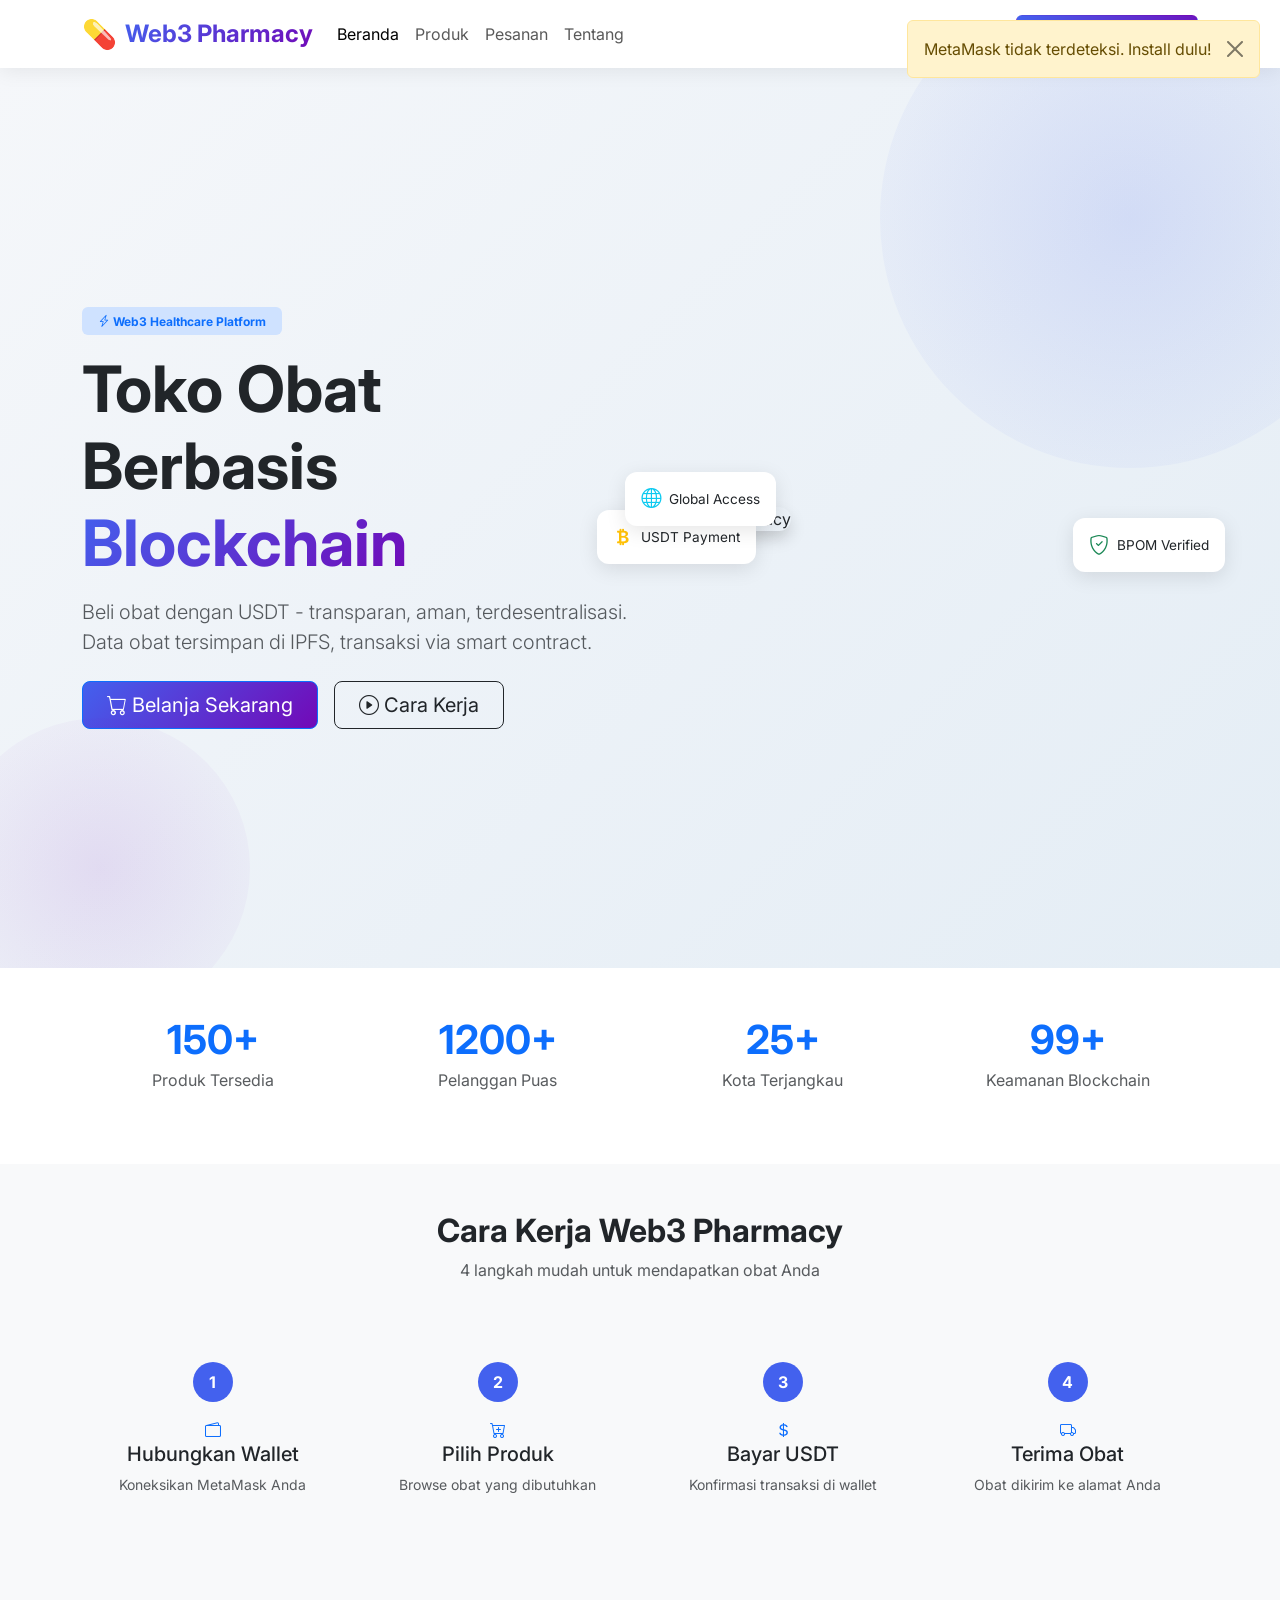
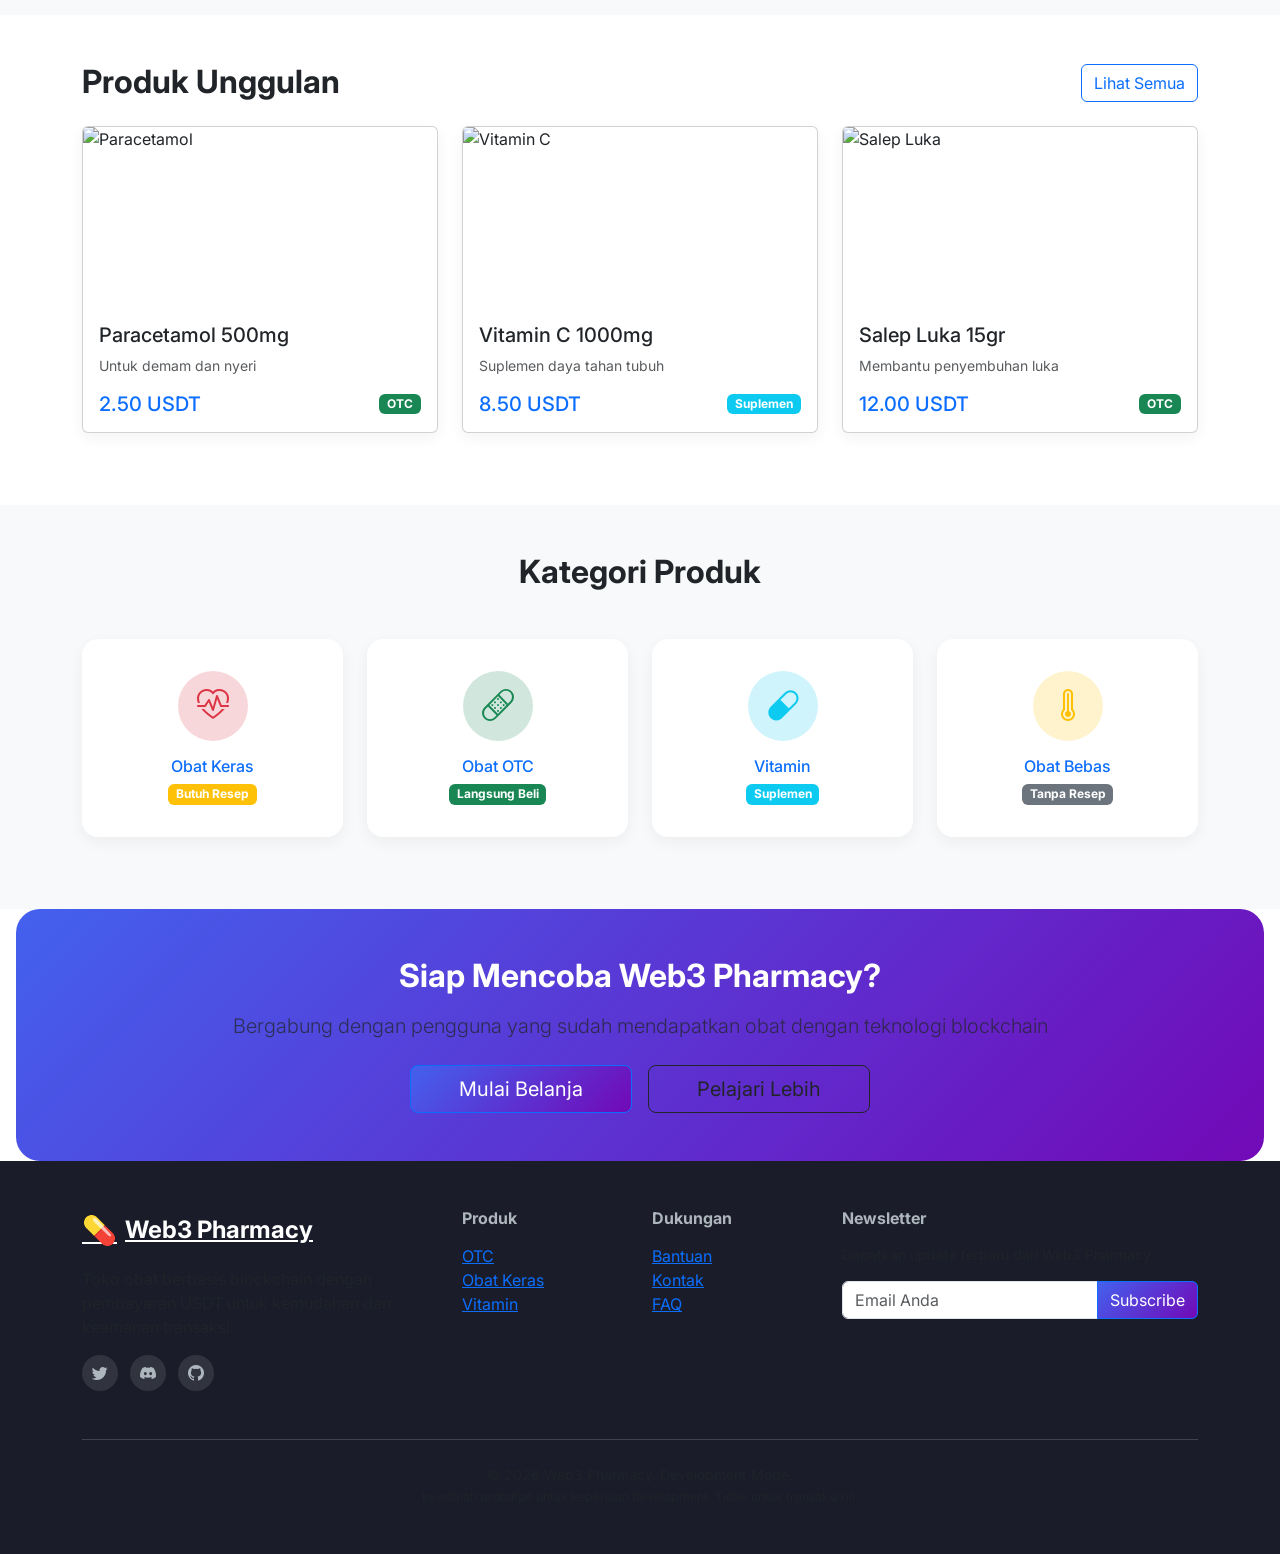
==== index.html @ 2f1ca218 "Initial Web3 Pharmacy deploy" ====
<!DOCTYPE html>
<html lang="id">
<head>
    <meta charset="UTF-8">
    <meta name="viewport" content="width=device-width, initial-scale=1.0">
    <title>Web3 Pharmacy - Toko Obat Berbasis Blockchain</title>
    <link rel="stylesheet" href="css/style.css">
    <link href="https://cdn.jsdelivr.net/npm/bootstrap@5.3.0/dist/css/bootstrap.min.css" rel="stylesheet">
    <link rel="stylesheet" href="https://cdn.jsdelivr.net/npm/bootstrap-icons@1.10.0/font/bootstrap-icons.css">
    <link href="https://fonts.googleapis.com/css2?family=Inter:wght@300;400;500;600;700&display=swap" rel="stylesheet">
</head>
<body>
    <!-- Navbar -->
    <nav class="navbar navbar-expand-lg navbar-modern sticky-top">
        <div class="container">
            <a class="navbar-brand" href="index.html">
                <span class="brand-icon">💊</span>
                <span class="brand-text">Web3 Pharmacy</span>
            </a>
            <button class="navbar-toggler" type="button" data-bs-toggle="collapse" data-bs-target="#navbarNav">
                <span class="navbar-toggler-icon"></span>
            </button>
            <div class="collapse navbar-collapse" id="navbarNav">
                <ul class="navbar-nav me-auto">
                    <li class="nav-item"><a class="nav-link active" href="index.html">Beranda</a></li>
                    <li class="nav-item"><a class="nav-link" href="products.html">Produk</a></li>
                    <li class="nav-item"><a class="nav-link" href="orders.html">Pesanan</a></li>
                    <li class="nav-item"><a class="nav-link" href="about.html">Tentang</a></li>
                </ul>
                <div class="d-flex wallet-section">
                    <button id="connectWallet" class="btn btn-wallet">
                        <i class="bi bi-wallet2"></i> Hubungkan Wallet
                    </button>
                    <div id="walletConnected" class="wallet-connected d-none">
                        <span class="badge bg-success"><i class="bi bi-check-circle"></i> Wallet Terhubung</span>
                        <small id="walletAddress" class="d-block text-muted mt-1"></small>
                    </div>
                </div>
            </div>
        </div>
    </nav>

    <!-- Hero Section with Gradient -->
    <section class="hero-section">
        <div class="hero-overlay"></div>
        <div class="container position-relative">
            <div class="row align-items-center min-vh-75">
                <div class="col-lg-6 hero-content">
                    <span class="badge bg-primary-subtle text-primary mb-3 px-3 py-2">
                        <i class="bi bi-lightning-charge"></i> Web3 Healthcare Platform
                    </span>
                    <h1 class="display-3 fw-bold mb-3">
                        Toko Obat Berbasis <span class="text-gradient">Blockchain</span>
                    </h1>
                    <p class="lead mb-4 text-muted">
                        Beli obat dengan USDT - transparan, aman, terdesentralisasi. 
                        Data obat tersimpan di IPFS, transaksi via smart contract.
                    </p>
                    <div class="d-flex flex-wrap gap-3">
                        <a href="products.html" class="btn btn-primary btn-lg px-4">
                            <i class="bi bi-cart"></i> Belanja Sekarang
                        </a>
                        <a href="#how-it-works" class="btn btn-outline-dark btn-lg px-4">
                            <i class="bi bi-play-circle"></i> Cara Kerja
                        </a>
                    </div>
                </div>
                <div class="col-lg-6 d-none d-lg-block">
                    <div class="hero-image">
                        <div class="floating-card card-1">
                            <i class="bi bi-currency-bitcoin text-warning"></i>
                            <span>USDT Payment</span>
                        </div>
                        <div class="floating-card card-2">
                            <i class="bi bi-shield-check text-success"></i>
                            <span>BPOM Verified</span>
                        </div>
                        <div class="floating-card card-3">
                            <i class="bi bi-globe text-info"></i>
                            <span>Global Access</span>
                        </div>
                        <img src="https://placehold.co/500x400/4361ee/FFFFFF?text=WEB3+PHARMACY" 
                             alt="Web3 Pharmacy" class="img-fluid rounded-4 shadow">
                    </div>
                </div>
            </div>
        </div>
    </section>

    <!-- Stats Section -->
    <section class="stats-section py-5">
        <div class="container">
            <div class="row text-center">
                <div class="col-md-3 mb-4">
                    <div class="stat-card">
                        <h2 class="fw-bold text-primary mb-1" data-count="150">0+</h2>
                        <p class="text-muted mb-0">Produk Tersedia</p>
                    </div>
                </div>
                <div class="col-md-3 mb-4">
                    <div class="stat-card">
                        <h2 class="fw-bold text-primary mb-1" data-count="1200">0+</h2>
                        <p class="text-muted mb-0">Pelanggan Puas</p>
                    </div>
                </div>
                <div class="col-md-3 mb-4">
                    <div class="stat-card">
                        <h2 class="fw-bold text-primary mb-1" data-count="25">0+</h2>
                        <p class="text-muted mb-0">Kota Terjangkau</p>
                    </div>
                </div>
                <div class="col-md-3 mb-4">
                    <div class="stat-card">
                        <h2 class="fw-bold text-primary mb-1" data-count="99">0%</h2>
                        <p class="text-muted mb-0">Keamanan Blockchain</p>
                    </div>
                </div>
            </div>
        </div>
    </section>

    <!-- How It Works -->
    <section id="how-it-works" class="py-5 bg-light">
        <div class="container">
            <div class="text-center mb-5">
                <h2 class="fw-bold">Cara Kerja Web3 Pharmacy</h2>
                <p class="text-muted">4 langkah mudah untuk mendapatkan obat Anda</p>
            </div>
            <div class="row">
                <div class="col-md-3 mb-4">
                    <div class="step-card text-center">
                        <div class="step-number">1</div>
                        <i class="bi bi-wallet2 text-primary mb-3"></i>
                        <h5>Hubungkan Wallet</h5>
                        <p class="text-muted small">Koneksikan MetaMask Anda</p>
                    </div>
                </div>
                <div class="col-md-3 mb-4">
                    <div class="step-card text-center">
                        <div class="step-number">2</div>
                        <i class="bi bi-cart-plus text-primary mb-3"></i>
                        <h5>Pilih Produk</h5>
                        <p class="text-muted small">Browse obat yang dibutuhkan</p>
                    </div>
                </div>
                <div class="col-md-3 mb-4">
                    <div class="step-card text-center">
                        <div class="step-number">3</div>
                        <i class="bi bi-currency-dollar text-primary mb-3"></i>
                        <h5>Bayar USDT</h5>
                        <p class="text-muted small">Konfirmasi transaksi di wallet</p>
                    </div>
                </div>
                <div class="col-md-3 mb-4">
                    <div class="step-card text-center">
                        <div class="step-number">4</div>
                        <i class="bi bi-truck text-primary mb-3"></i>
                        <h5>Terima Obat</h5>
                        <p class="text-muted small">Obat dikirim ke alamat Anda</p>
                    </div>
                </div>
            </div>
        </div>
    </section>

    <!-- Featured Products -->
    <section class="py-5">
        <div class="container">
            <div class="d-flex justify-content-between align-items-center mb-4">
                <h2 class="fw-bold mb-0">Produk Unggulan</h2>
                <a href="products.html" class="btn btn-outline-primary">Lihat Semua</a>
            </div>
            <div class="row">
                <div class="col-md-4 mb-4">
                    <div class="card product-card">
                        <img src="https://placehold.co/400x200/4CAF50/FFFFFF?text=PARACETAMOL" class="card-img-top" alt="Paracetamol">
                        <div class="card-body">
                            <h5 class="card-title">Paracetamol 500mg</h5>
                            <p class="card-text text-muted small">Untuk demam dan nyeri</p>
                            <div class="d-flex justify-content-between align-items-center">
                                <span class="h5 mb-0 text-primary">2.50 USDT</span>
                                <span class="badge bg-success">OTC</span>
                            </div>
                        </div>
                    </div>
                </div>
                <div class="col-md-4 mb-4">
                    <div class="card product-card">
                        <img src="https://placehold.co/400x200/FF9800/FFFFFF?text=VITAMIN+C" class="card-img-top" alt="Vitamin C">
                        <div class="card-body">
                            <h5 class="card-title">Vitamin C 1000mg</h5>
                            <p class="card-text text-muted small">Suplemen daya tahan tubuh</p>
                            <div class="d-flex justify-content-between align-items-center">
                                <span class="h5 mb-0 text-primary">8.50 USDT</span>
                                <span class="badge bg-info">Suplemen</span>
                            </div>
                        </div>
                    </div>
                </div>
                <div class="col-md-4 mb-4">
                    <div class="card product-card">
                        <img src="https://placehold.co/400x200/2196F3/FFFFFF?text=SALEP+LUKA" class="card-img-top" alt="Salep Luka">
                        <div class="card-body">
                            <h5 class="card-title">Salep Luka 15gr</h5>
                            <p class="card-text text-muted small">Membantu penyembuhan luka</p>
                            <div class="d-flex justify-content-between align-items-center">
                                <span class="h5 mb-0 text-primary">12.00 USDT</span>
                                <span class="badge bg-success">OTC</span>
                            </div>
                        </div>
                    </div>
                </div>
            </div>
        </div>
    </section>

    <!-- Categories -->
    <section class="py-5 bg-light">
        <div class="container">
            <h2 class="text-center fw-bold mb-5">Kategori Produk</h2>
            <div class="row">
                <div class="col-md-3 mb-4">
                    <a href="products.html?category=prescription" class="text-decoration-none">
                        <div class="category-card">
                            <div class="category-icon bg-danger-subtle">
                                <i class="bi bi-heart-pulse text-danger"></i>
                            </div>
                            <h6 class="mt-3 mb-1">Obat Keras</h6>
                            <span class="badge bg-warning">Butuh Resep</span>
                        </div>
                    </a>
                </div>
                <div class="col-md-3 mb-4">
                    <a href="products.html?category=otc" class="text-decoration-none">
                        <div class="category-card">
                            <div class="category-icon bg-success-subtle">
                                <i class="bi bi-bandaid text-success"></i>
                            </div>
                            <h6 class="mt-3 mb-1">Obat OTC</h6>
                            <span class="badge bg-success">Langsung Beli</span>
                        </div>
                    </a>
                </div>
                <div class="col-md-3 mb-4">
                    <a href="products.html?category=vitamin" class="text-decoration-none">
                        <div class="category-card">
                            <div class="category-icon bg-info-subtle">
                                <i class="bi bi-capsule text-info"></i>
                            </div>
                            <h6 class="mt-3 mb-1">Vitamin</h6>
                            <span class="badge bg-info">Suplemen</span>
                        </div>
                    </a>
                </div>
                <div class="col-md-3 mb-4">
                    <a href="products.html?category=all" class="text-decoration-none">
                        <div class="category-card">
                            <div class="category-icon bg-warning-subtle">
                                <i class="bi bi-thermometer-high text-warning"></i>
                            </div>
                            <h6 class="mt-3 mb-1">Obat Bebas</h6>
                            <span class="badge bg-secondary">Tanpa Resep</span>
                        </div>
                    </a>
                </div>
            </div>
        </div>
    </section>

    <!-- CTA Section -->
    <section class="cta-section py-5">
        <div class="container text-center">
            <h2 class="fw-bold mb-3">Siap Mencoba Web3 Pharmacy?</h2>
            <p class="lead mb-4 text-muted">Bergabung dengan pengguna yang sudah mendapatkan obat dengan teknologi blockchain</p>
            <div class="d-flex flex-wrap justify-content-center gap-3">
                <a href="products.html" class="btn btn-primary btn-lg px-5">Mulai Belanja</a>
                <a href="about.html" class="btn btn-outline-dark btn-lg px-5">Pelajari Lebih</a>
            </div>
        </div>
    </section>

    <!-- Footer -->
    <footer class="footer-modern py-5">
        <div class="container">
            <div class="row">
                <div class="col-lg-4 mb-4">
                    <a href="index.html" class="footer-brand mb-3">
                        <span class="brand-icon">💊</span> Web3 Pharmacy
                    </a>
                    <p class="text-muted">Toko obat berbasis blockchain dengan pembayaran USDT untuk kemudahan dan keamanan transaksi.</p>
                    <div class="social-links">
                        <a href="#"><i class="bi bi-twitter"></i></a>
                        <a href="#"><i class="bi bi-discord"></i></a>
                        <a href="#"><i class="bi bi-github"></i></a>
                    </div>
                </div>
                <div class="col-lg-2 col-md-4 mb-4">
                    <h6 class="fw-bold mb-3">Produk</h6>
                    <ul class="list-unstyled">
                        <li><a href="products.html?category=otc">OTC</a></li>
                        <li><a href="products.html?category=prescription">Obat Keras</a></li>
                        <li><a href="products.html?category=vitamin">Vitamin</a></li>
                    </ul>
                </div>
                <div class="col-lg-2 col-md-4 mb-4">
                    <h6 class="fw-bold mb-3">Dukungan</h6>
                    <ul class="list-unstyled">
                        <li><a href="#">Bantuan</a></li>
                        <li><a href="#">Kontak</a></li>
                        <li><a href="#">FAQ</a></li>
                    </ul>
                </div>
                <div class="col-lg-4 mb-4">
                    <h6 class="fw-bold mb-3">Newsletter</h6>
                    <p class="text-muted small">Dapatkan update terbaru dari Web3 Pharmacy</p>
                    <div class="input-group">
                        <input type="email" class="form-control" placeholder="Email Anda">
                        <button class="btn btn-primary">Subscribe</button>
                    </div>
                </div>
            </div>
            <hr class="my-4">
            <div class="text-center">
                <p class="mb-0 text-muted small">
                    &copy; 2026 Web3 Pharmacy. Development Mode.<br>
                    <small>Ini adalah prototipe untuk keperluan development. Tidak untuk transaksi riil.</small>
                </p>
            </div>
        </div>
    </footer>

    <script src="https://cdn.jsdelivr.net/npm/bootstrap@5.3.0/dist/js/bootstrap.bundle.min.js"></script>
    <script src="https://cdn.jsdelivr.net/npm/web3@1.10.0/dist/web3.min.js"></script>
    <script src="js/main.js"></script>
    <script>
        // Stats counter animation
        document.addEventListener('DOMContentLoaded', () => {
            const counters = document.querySelectorAll('[data-count]');
            counters.forEach(counter => {
                const target = parseInt(counter.getAttribute('data-count'));
                let count = 0;
                const increment = target / 50;
                
                const updateCount = () => {
                    if (count < target) {
                        count = Math.ceil(count + increment);
                        counter.textContent = count + '+';
                        setTimeout(updateCount, 30);
                    } else {
                        counter.textContent = target + '+';
                    }
                };
                updateCount();
            });
        });
    </script>
</body>
</html>
---- css/style.css ----
/* Web3 Pharmacy - Modern Professional Styles */

:root {
    --primary: #4361ee;
    --primary-dark: #3a56e4;
    --secondary: #6c757d;
    --success: #28a745;
    --info: #17a2b8;
    --warning: #ffc107;
    --danger: #dc3545;
    --light: #f8f9fa;
    --dark: #212529;
    --gradient-start: #4361ee;
    --gradient-end: #7209b7;
}

* {
    font-family: 'Inter', system-ui, -apple-system, sans-serif;
}

/* Navbar */
.navbar-modern {
    background: rgba(255, 255, 255, 0.95);
    backdrop-filter: blur(10px);
    box-shadow: 0 2px 20px rgba(0, 0, 0, 0.08);
    padding: 1rem 0;
}

.navbar-modern .navbar-brand {
    font-weight: 700;
    font-size: 1.5rem;
    color: var(--dark);
    display: flex;
    align-items: center;
    gap: 0.5rem;
}

.brand-icon {
    font-size: 1.75rem;
}

.brand-text {
    background: linear-gradient(135deg, var(--gradient-start), var(--gradient-end));
    -webkit-background-clip: text;
    -webkit-text-fill-color: transparent;
    background-clip: text;
}

.btn-wallet {
    background: linear-gradient(135deg, var(--primary), var(--gradient-end));
    border: none;
    color: white;
    font-weight: 500;
}

.btn-wallet:hover {
    transform: translateY(-2px);
    box-shadow: 0 4px 15px rgba(67, 97, 238, 0.3);
}

.wallet-connected .badge {
    font-weight: 500;
}

/* Hero Section */
.hero-section {
    background: linear-gradient(135deg, #f5f7fa 0%, #e4edf5 100%);
    min-height: 100vh;
    display: flex;
    align-items: center;
    position: relative;
    overflow: hidden;
}

.hero-section::before {
    content: '';
    position: absolute;
    width: 500px;
    height: 500px;
    border-radius: 50%;
    background: radial-gradient(circle, rgba(67, 97, 238, 0.15), transparent);
    top: -100px;
    right: -100px;
}

.hero-section::after {
    content: '';
    position: absolute;
    width: 300px;
    height: 300px;
    border-radius: 50%;
    background: radial-gradient(circle, rgba(114, 9, 183, 0.1), transparent);
    bottom: -50px;
    left: -50px;
}

.min-vh-75 {
    min-height: 75vh;
}

.text-gradient {
    background: linear-gradient(135deg, var(--gradient-start), var(--gradient-end));
    -webkit-background-clip: text;
    -webkit-text-fill-color: transparent;
    background-clip: text;
}

/* Floating Cards */
.hero-image {
    position: relative;
}

.floating-card {
    position: absolute;
    background: white;
    padding: 0.75rem 1rem;
    border-radius: 12px;
    box-shadow: 0 5px 20px rgba(0, 0, 0, 0.1);
    font-size: 0.85rem;
    display: flex;
    align-items: center;
    gap: 0.5rem;
    animation: float 3s ease-in-out infinite;
}

.floating-card i {
    font-size: 1.25rem;
}

.card-1 {
    top: 20%;
    left: -10%;
    animation-delay: 0s;
}

.card-2 {
    top: 50%;
    right: -5%;
    animation-delay: 1s;
}

.card-3 {
    bottom: 20%;
    left: -5%;
    animation-delay: 2s;
}

@keyframes float {
    0%, 100% { transform: translateY(0); }
    50% { transform: translateY(-15px); }
}

/* Stats */
.stats-section {
    background: white;
}

.stat-card h2 {
    font-size: 2.5rem;
}

/* Steps */
.step-card {
    padding: 2rem 1rem;
    transition: transform 0.3s;
}

.step-card:hover {
    transform: translateY(-5px);
}

.step-number {
    width: 40px;
    height: 40px;
    background: var(--primary);
    color: white;
    border-radius: 50%;
    display: flex;
    align-items: center;
    justify-content: center;
    font-weight: bold;
    margin: 0 auto 1rem;
}

/* Product Cards */
.product-card {
    border: none;
    border-radius: 16px;
    overflow: hidden;
    transition: all 0.3s;
    box-shadow: 0 5px 15px rgba(0, 0, 0, 0.05);
}

.product-card:hover {
    transform: translateY(-10px);
    box-shadow: 0 15px 30px rgba(0, 0, 0, 0.1);
}

.product-card .card-img-top {
    height: 180px;
    object-fit: cover;
}

/* Categories */
.category-card {
    background: white;
    padding: 2rem 1rem;
    border-radius: 16px;
    text-align: center;
    transition: all 0.3s;
    box-shadow: 0 5px 15px rgba(0, 0, 0, 0.05);
}

.category-card:hover {
    transform: translateY(-5px);
    box-shadow: 0 10px 25px rgba(0, 0, 0, 0.1);
}

.category-icon {
    width: 70px;
    height: 70px;
    border-radius: 50%;
    display: flex;
    align-items: center;
    justify-content: center;
    margin: 0 auto;
}

.category-icon i {
    font-size: 2rem;
}

/* CTA */
.cta-section {
    background: linear-gradient(135deg, var(--primary), var(--gradient-end));
    color: white;
    border-radius: 24px;
    margin: 0 1rem;
}

.cta-section h2,
.cta-section p {
    color: white;
}

/* Footer */
.footer-modern {
    background: #1a1d29;
    color: #adb5bd;
}

.footer-brand {
    font-size: 1.5rem;
    font-weight: 700;
    color: white;
    display: flex;
    align-items: center;
    gap: 0.5rem;
}

.social-links a {
    display: inline-block;
    width: 36px;
    height: 36px;
    background: rgba(255, 255, 255, 0.1);
    border-radius: 50%;
    text-align: center;
    line-height: 36px;
    margin-right: 0.5rem;
    color: #adb5bd;
    transition: all 0.3s;
}

.social-links a:hover {
    background: var(--primary);
    color: white;
    transform: translateY(-2px);
}

/* Buttons */
.btn-primary {
    background: linear-gradient(135deg, var(--primary), var(--gradient-end));
    border: none;
}

.btn-primary:hover {
    transform: translateY(-2px);
    box-shadow: 0 5px 20px rgba(67, 97, 238, 0.4);
}

/* Responsive */
@media (max-width: 768px) {
    .hero-section h1 {
        font-size: 2rem;
    }
    
    .navbar-modern .navbar-brand {
        font-size: 1.25rem;
    }
}
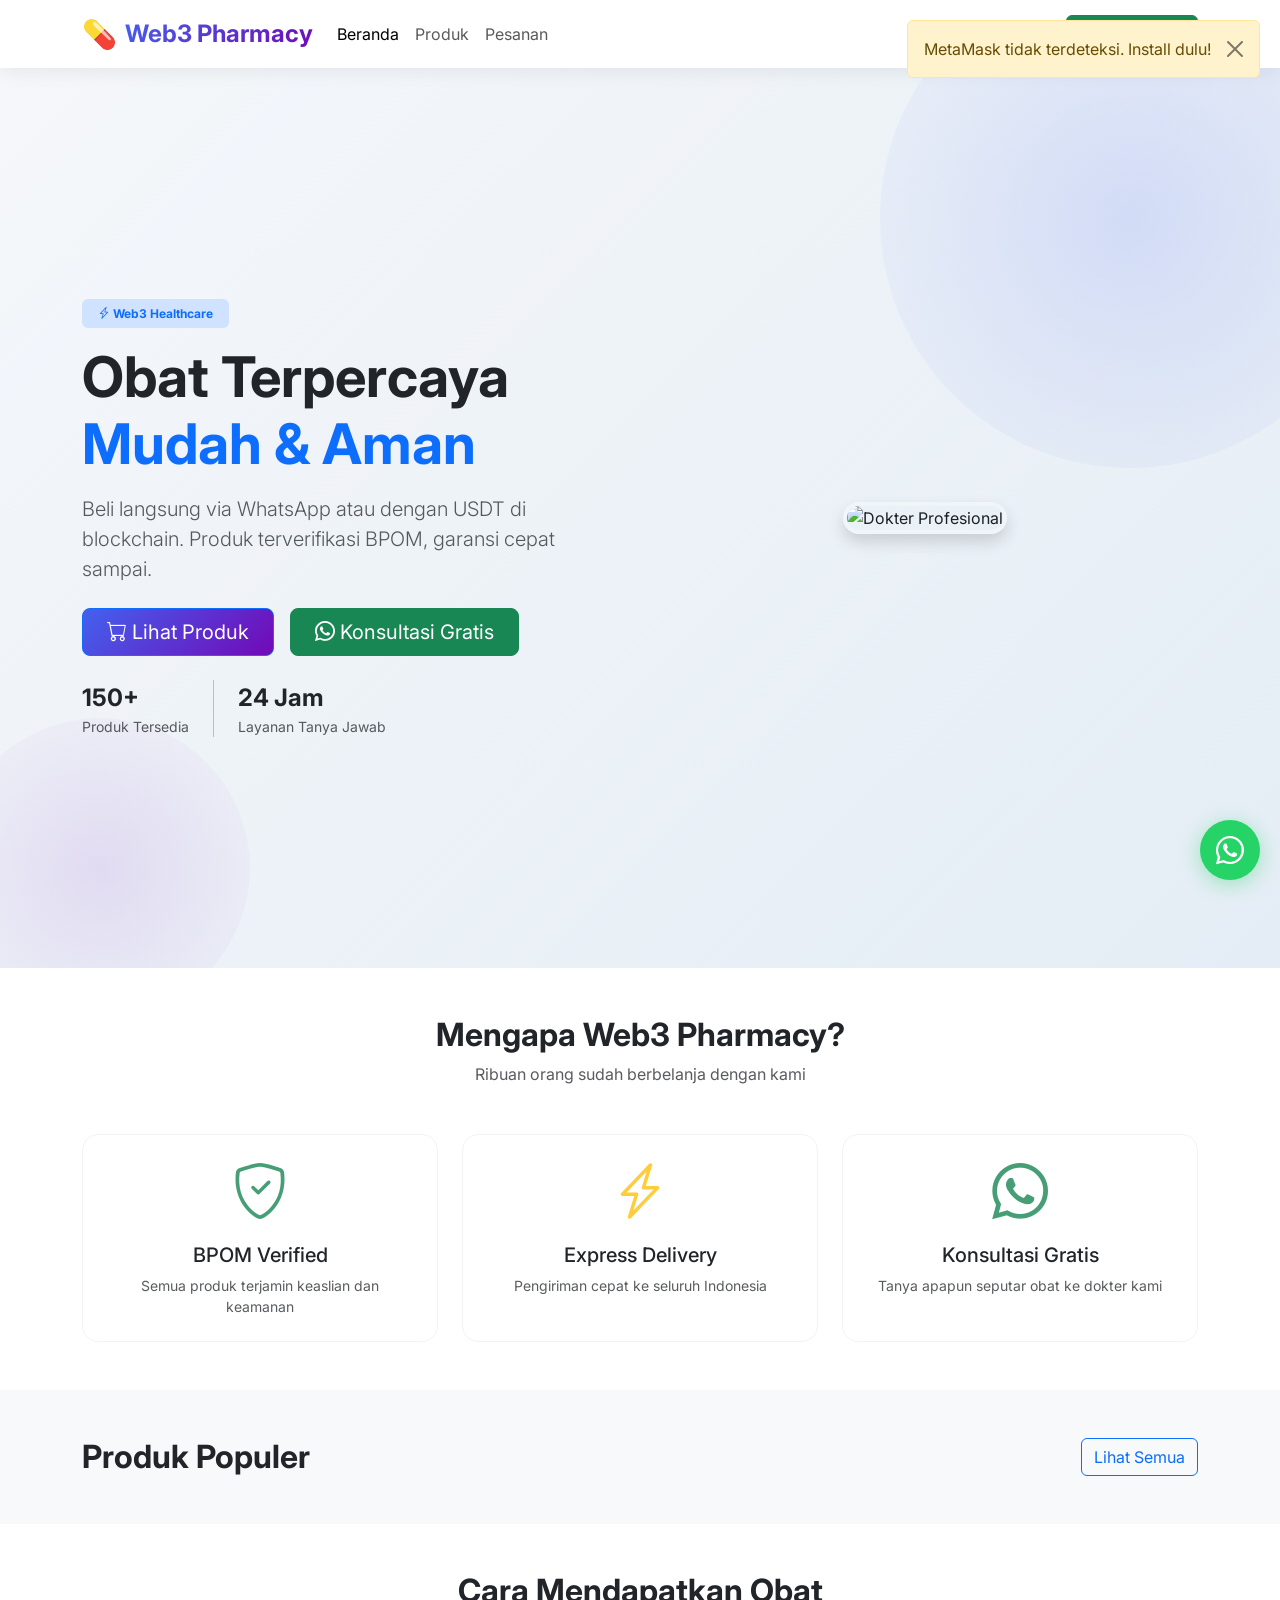
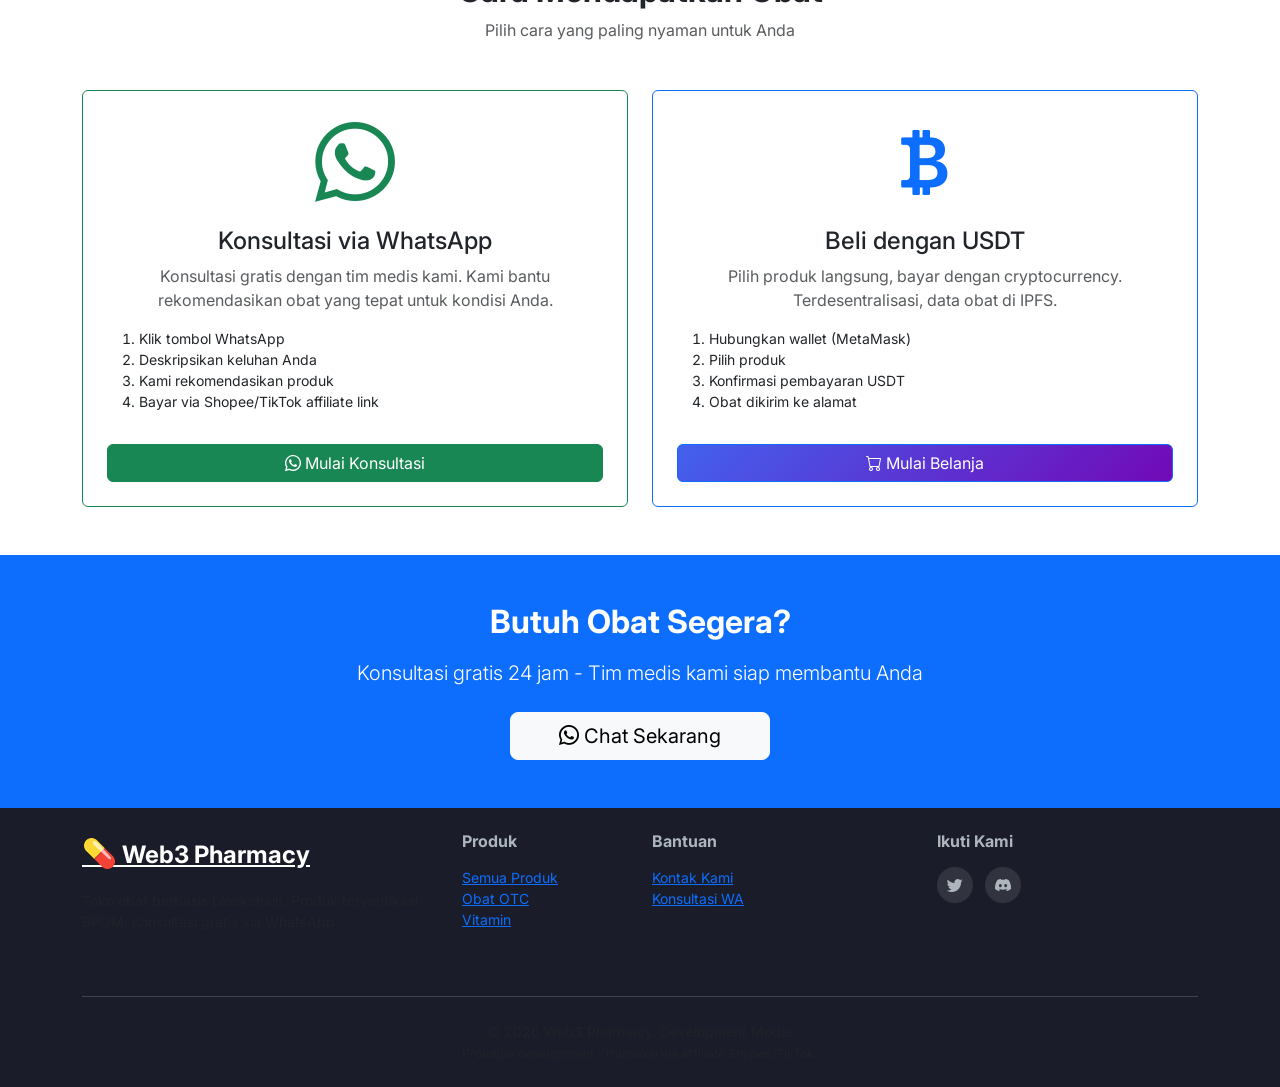
==== commit e235565c: "UI/UX upgrade: WhatsApp buttons, cleaner design" ====
--- a/index.html
+++ b/index.html
@@ -4,12 +4,19 @@
     <meta charset="UTF-8">
     <meta name="viewport" content="width=device-width, initial-scale=1.0">
     <title>Web3 Pharmacy - Toko Obat Berbasis Blockchain</title>
+    <meta name="description" content="Beli obat dengan USDT, aman, transparan. Atau konsultasi via WhatsApp untuk produk affiliate Shopee & TikTok Shop.">
     <link rel="stylesheet" href="css/style.css">
     <link href="https://cdn.jsdelivr.net/npm/bootstrap@5.3.0/dist/css/bootstrap.min.css" rel="stylesheet">
     <link rel="stylesheet" href="https://cdn.jsdelivr.net/npm/bootstrap-icons@1.10.0/font/bootstrap-icons.css">
     <link href="https://fonts.googleapis.com/css2?family=Inter:wght@300;400;500;600;700&display=swap" rel="stylesheet">
 </head>
 <body>
+    <!-- WhatsApp Float Button -->
+    <a href="https://wa.me/6281234567890?text=Halo%20Web3%20Pharmacy%2C%20saya%20ingin%20konsultasi%20obat" 
+       class="whatsapp-float" target="_blank" aria-label="Konsultasi via WhatsApp">
+        <i class="bi bi-whatsapp"></i>
+    </a>
+
     <!-- Navbar -->
     <nav class="navbar navbar-expand-lg navbar-modern sticky-top">
         <div class="container">
@@ -25,138 +32,95 @@
                     <li class="nav-item"><a class="nav-link active" href="index.html">Beranda</a></li>
                     <li class="nav-item"><a class="nav-link" href="products.html">Produk</a></li>
                     <li class="nav-item"><a class="nav-link" href="orders.html">Pesanan</a></li>
-                    <li class="nav-item"><a class="nav-link" href="about.html">Tentang</a></li>
                 </ul>
-                <div class="d-flex wallet-section">
-                    <button id="connectWallet" class="btn btn-wallet">
-                        <i class="bi bi-wallet2"></i> Hubungkan Wallet
-                    </button>
-                    <div id="walletConnected" class="wallet-connected d-none">
-                        <span class="badge bg-success"><i class="bi bi-check-circle"></i> Wallet Terhubung</span>
-                        <small id="walletAddress" class="d-block text-muted mt-1"></small>
-                    </div>
-                </div>
+                <a href="https://wa.me/6281234567890?text=Halo%20Web3%20Pharmacy" 
+                   class="btn btn-success btn-wa-nav" target="_blank">
+                    <i class="bi bi-whatsapp-fill"></i> Konsultasi WA
+                </a>
             </div>
         </div>
     </nav>
 
-    <!-- Hero Section with Gradient -->
-    <section class="hero-section">
-        <div class="hero-overlay"></div>
-        <div class="container position-relative">
-            <div class="row align-items-center min-vh-75">
-                <div class="col-lg-6 hero-content">
+    <!-- Hero Section - Clean & Direct -->
+    <section class="hero-section py-5">
+        <div class="container">
+            <div class="row align-items-center">
+                <div class="col-lg-6">
                     <span class="badge bg-primary-subtle text-primary mb-3 px-3 py-2">
-                        <i class="bi bi-lightning-charge"></i> Web3 Healthcare Platform
+                        <i class="bi bi-lightning-charge"></i> Web3 Healthcare
                     </span>
-                    <h1 class="display-3 fw-bold mb-3">
-                        Toko Obat Berbasis <span class="text-gradient">Blockchain</span>
+                    <h1 class="display-4 fw-bold mb-3">
+                        Obat Terpercaya<br>
+                        <span class="text-primary">Mudah & Aman</span>
                     </h1>
                     <p class="lead mb-4 text-muted">
-                        Beli obat dengan USDT - transparan, aman, terdesentralisasi. 
-                        Data obat tersimpan di IPFS, transaksi via smart contract.
+                        Beli langsung via WhatsApp atau dengan USDT di blockchain.
+                        Produk terverifikasi BPOM, garansi cepat sampai.
                     </p>
-                    <div class="d-flex flex-wrap gap-3">
-                        <a href="products.html" class="btn btn-primary btn-lg px-4">
-                            <i class="bi bi-cart"></i> Belanja Sekarang
+                    
+                    <div class="d-flex flex-column flex-sm-row gap-3">
+                        <a href="products.html" class="btn btn-primary btn-lg px-4 flex-fill flex-sm-grow-0">
+                            <i class="bi bi-cart"></i> Lihat Produk
                         </a>
-                        <a href="#how-it-works" class="btn btn-outline-dark btn-lg px-4">
-                            <i class="bi bi-play-circle"></i> Cara Kerja
+                        <a href="https://wa.me/6281234567890" class="btn btn-success btn-lg px-4 flex-fill flex-sm-grow-0" target="_blank">
+                            <i class="bi bi-whatsapp"></i> Konsultasi Gratis
                         </a>
                     </div>
-                </div>
-                <div class="col-lg-6 d-none d-lg-block">
-                    <div class="hero-image">
-                        <div class="floating-card card-1">
-                            <i class="bi bi-currency-bitcoin text-warning"></i>
-                            <span>USDT Payment</span>
-                        </div>
-                        <div class="floating-card card-2">
-                            <i class="bi bi-shield-check text-success"></i>
-                            <span>BPOM Verified</span>
-                        </div>
-                        <div class="floating-card card-3">
-                            <i class="bi bi-globe text-info"></i>
-                            <span>Global Access</span>
-                        </div>
-                        <img src="https://placehold.co/500x400/4361ee/FFFFFF?text=WEB3+PHARMACY" 
-                             alt="Web3 Pharmacy" class="img-fluid rounded-4 shadow">
-                    </div>
-                </div>
-            </div>
-        </div>
-    </section>
-
-    <!-- Stats Section -->
-    <section class="stats-section py-5">
-        <div class="container">
-            <div class="row text-center">
-                <div class="col-md-3 mb-4">
-                    <div class="stat-card">
-                        <h2 class="fw-bold text-primary mb-1" data-count="150">0+</h2>
-                        <p class="text-muted mb-0">Produk Tersedia</p>
-                    </div>
-                </div>
-                <div class="col-md-3 mb-4">
-                    <div class="stat-card">
-                        <h2 class="fw-bold text-primary mb-1" data-count="1200">0+</h2>
-                        <p class="text-muted mb-0">Pelanggan Puas</p>
-                    </div>
-                </div>
-                <div class="col-md-3 mb-4">
-                    <div class="stat-card">
-                        <h2 class="fw-bold text-primary mb-1" data-count="25">0+</h2>
-                        <p class="text-muted mb-0">Kota Terjangkau</p>
-                    </div>
-                </div>
-                <div class="col-md-3 mb-4">
-                    <div class="stat-card">
-                        <h2 class="fw-bold text-primary mb-1" data-count="99">0%</h2>
-                        <p class="text-muted mb-0">Keamanan Blockchain</p>
-                    </div>
-                </div>
-            </div>
-        </div>
-    </section>
-
-    <!-- How It Works -->
-    <section id="how-it-works" class="py-5 bg-light">
+                    
+                    <div class="mt-4 d-flex align-items-center gap-4">
+                        <div>
+                            <strong class="fs-4">150+</strong>
+                            <small class="text-muted d-block">Produk Tersedia</small>
+                        </div>
+                        <div class="vr"></div>
+                        <div>
+                            <strong class="fs-4">24 Jam</strong>
+                            <small class="text-muted d-block">Layanan Tanya Jawab</small>
+                        </div>
+                    </div>
+                </div>
+                <div class="col-lg-6 d-none d-lg-block text-center">
+                    <img src="images/dokter-beranda.jpg" 
+                         alt="Dokter Profesional" 
+                         class="img-fluid rounded-4 shadow doctor-image">
+                </div>
+            </div>
+        </div>
+    </section>
+
+    <!-- Features Section -->
+    <section class="py-5">
         <div class="container">
             <div class="text-center mb-5">
-                <h2 class="fw-bold">Cara Kerja Web3 Pharmacy</h2>
-                <p class="text-muted">4 langkah mudah untuk mendapatkan obat Anda</p>
-            </div>
-            <div class="row">
-                <div class="col-md-3 mb-4">
-                    <div class="step-card text-center">
-                        <div class="step-number">1</div>
-                        <i class="bi bi-wallet2 text-primary mb-3"></i>
-                        <h5>Hubungkan Wallet</h5>
-                        <p class="text-muted small">Koneksikan MetaMask Anda</p>
-                    </div>
-                </div>
-                <div class="col-md-3 mb-4">
-                    <div class="step-card text-center">
-                        <div class="step-number">2</div>
-                        <i class="bi bi-cart-plus text-primary mb-3"></i>
-                        <h5>Pilih Produk</h5>
-                        <p class="text-muted small">Browse obat yang dibutuhkan</p>
-                    </div>
-                </div>
-                <div class="col-md-3 mb-4">
-                    <div class="step-card text-center">
-                        <div class="step-number">3</div>
-                        <i class="bi bi-currency-dollar text-primary mb-3"></i>
-                        <h5>Bayar USDT</h5>
-                        <p class="text-muted small">Konfirmasi transaksi di wallet</p>
-                    </div>
-                </div>
-                <div class="col-md-3 mb-4">
-                    <div class="step-card text-center">
-                        <div class="step-number">4</div>
-                        <i class="bi bi-truck text-primary mb-3"></i>
-                        <h5>Terima Obat</h5>
-                        <p class="text-muted small">Obat dikirim ke alamat Anda</p>
+                <h2 class="fw-bold">Mengapa Web3 Pharmacy?</h2>
+                <p class="text-muted">Ribuan orang sudah berbelanja dengan kami</p>
+            </div>
+            <div class="row g-4">
+                <div class="col-md-4">
+                    <div class="feature-card text-center p-4 h-100">
+                        <div class="feature-icon mb-3">
+                            <i class="bi bi-shield-check display-4 text-success"></i>
+                        </div>
+                        <h5>BPOM Verified</h5>
+                        <p class="text-muted small mb-0">Semua produk terjamin keaslian dan keamanan</p>
+                    </div>
+                </div>
+                <div class="col-md-4">
+                    <div class="feature-card text-center p-4 h-100">
+                        <div class="feature-icon mb-3">
+                            <i class="bi bi-lightning-charge display-4 text-warning"></i>
+                        </div>
+                        <h5>Express Delivery</h5>
+                        <p class="text-muted small mb-0">Pengiriman cepat ke seluruh Indonesia</p>
+                    </div>
+                </div>
+                <div class="col-md-4">
+                    <div class="feature-card text-center p-4 h-100">
+                        <div class="feature-icon mb-3">
+                            <i class="bi bi-whatsapp display-4 text-success"></i>
+                        </div>
+                        <h5>Konsultasi Gratis</h5>
+                        <p class="text-muted small mb-0">Tanya apapun seputar obat ke dokter kami</p>
                     </div>
                 </div>
             </div>
@@ -164,193 +128,168 @@
     </section>
 
     <!-- Featured Products -->
+    <section class="py-5 bg-light">
+        <div class="container">
+            <div class="d-flex justify-content-between align-items-center mb-4">
+                <h2 class="fw-bold mb-0">Produk Populer</h2>
+                <a href="products.html" class="btn btn-outline-primary">Lihat Semua</a>
+            </div>
+            <div class="row g-4" id="featured-products">
+                <!-- Products loaded from JSON -->
+            </div>
+        </div>
+    </section>
+
+    <!-- How It Works - Simple 2 Options -->
     <section class="py-5">
         <div class="container">
-            <div class="d-flex justify-content-between align-items-center mb-4">
-                <h2 class="fw-bold mb-0">Produk Unggulan</h2>
-                <a href="products.html" class="btn btn-outline-primary">Lihat Semua</a>
-            </div>
-            <div class="row">
-                <div class="col-md-4 mb-4">
-                    <div class="card product-card">
-                        <img src="https://placehold.co/400x200/4CAF50/FFFFFF?text=PARACETAMOL" class="card-img-top" alt="Paracetamol">
-                        <div class="card-body">
-                            <h5 class="card-title">Paracetamol 500mg</h5>
-                            <p class="card-text text-muted small">Untuk demam dan nyeri</p>
-                            <div class="d-flex justify-content-between align-items-center">
-                                <span class="h5 mb-0 text-primary">2.50 USDT</span>
-                                <span class="badge bg-success">OTC</span>
+            <div class="text-center mb-5">
+                <h2 class="fw-bold">Cara Mendapatkan Obat</h2>
+                <p class="text-muted">Pilih cara yang paling nyaman untuk Anda</p>
+            </div>
+            
+            <div class="row g-4">
+                <!-- Option 1: WhatsApp -->
+                <div class="col-md-6">
+                    <div class="card h-100 border-success">
+                        <div class="card-body text-center p-4">
+                            <div class="mb-3">
+                                <i class="bi bi-whatsapp text-success display-1"></i>
                             </div>
-                        </div>
-                    </div>
-                </div>
-                <div class="col-md-4 mb-4">
-                    <div class="card product-card">
-                        <img src="https://placehold.co/400x200/FF9800/FFFFFF?text=VITAMIN+C" class="card-img-top" alt="Vitamin C">
-                        <div class="card-body">
-                            <h5 class="card-title">Vitamin C 1000mg</h5>
-                            <p class="card-text text-muted small">Suplemen daya tahan tubuh</p>
-                            <div class="d-flex justify-content-between align-items-center">
-                                <span class="h5 mb-0 text-primary">8.50 USDT</span>
-                                <span class="badge bg-info">Suplemen</span>
+                            <h4 class="card-title">Konsultasi via WhatsApp</h4>
+                            <p class="card-text text-muted">
+                                Konsultasi gratis dengan tim medis kami. 
+                                Kami bantu rekomendasikan obat yang tepat untuk kondisi Anda.
+                            </p>
+                            <ol class="text-start small">
+                                <li>Klik tombol WhatsApp</li>
+                                <li>Deskripsikan keluhan Anda</li>
+                                <li>Kami rekomendasikan produk</li>
+                                <li>Bayar via Shopee/TikTok affiliate link</li>
+                            </ol>
+                            <a href="https://wa.me/6281234567890" class="btn btn-success w-100 mt-3" target="_blank">
+                                <i class="bi bi-whatsapp"></i> Mulai Konsultasi
+                            </a>
+                        </div>
+                    </div>
+                </div>
+                
+                <!-- Option 2: Web3 -->
+                <div class="col-md-6">
+                    <div class="card h-100 border-primary">
+                        <div class="card-body text-center p-4">
+                            <div class="mb-3">
+                                <i class="bi bi-currency-bitcoin text-primary display-1"></i>
                             </div>
-                        </div>
-                    </div>
-                </div>
-                <div class="col-md-4 mb-4">
-                    <div class="card product-card">
-                        <img src="https://placehold.co/400x200/2196F3/FFFFFF?text=SALEP+LUKA" class="card-img-top" alt="Salep Luka">
-                        <div class="card-body">
-                            <h5 class="card-title">Salep Luka 15gr</h5>
-                            <p class="card-text text-muted small">Membantu penyembuhan luka</p>
-                            <div class="d-flex justify-content-between align-items-center">
-                                <span class="h5 mb-0 text-primary">12.00 USDT</span>
-                                <span class="badge bg-success">OTC</span>
-                            </div>
-                        </div>
-                    </div>
-                </div>
-            </div>
-        </div>
-    </section>
-
-    <!-- Categories -->
-    <section class="py-5 bg-light">
-        <div class="container">
-            <h2 class="text-center fw-bold mb-5">Kategori Produk</h2>
-            <div class="row">
-                <div class="col-md-3 mb-4">
-                    <a href="products.html?category=prescription" class="text-decoration-none">
-                        <div class="category-card">
-                            <div class="category-icon bg-danger-subtle">
-                                <i class="bi bi-heart-pulse text-danger"></i>
-                            </div>
-                            <h6 class="mt-3 mb-1">Obat Keras</h6>
-                            <span class="badge bg-warning">Butuh Resep</span>
-                        </div>
-                    </a>
-                </div>
-                <div class="col-md-3 mb-4">
-                    <a href="products.html?category=otc" class="text-decoration-none">
-                        <div class="category-card">
-                            <div class="category-icon bg-success-subtle">
-                                <i class="bi bi-bandaid text-success"></i>
-                            </div>
-                            <h6 class="mt-3 mb-1">Obat OTC</h6>
-                            <span class="badge bg-success">Langsung Beli</span>
-                        </div>
-                    </a>
-                </div>
-                <div class="col-md-3 mb-4">
-                    <a href="products.html?category=vitamin" class="text-decoration-none">
-                        <div class="category-card">
-                            <div class="category-icon bg-info-subtle">
-                                <i class="bi bi-capsule text-info"></i>
-                            </div>
-                            <h6 class="mt-3 mb-1">Vitamin</h6>
-                            <span class="badge bg-info">Suplemen</span>
-                        </div>
-                    </a>
-                </div>
-                <div class="col-md-3 mb-4">
-                    <a href="products.html?category=all" class="text-decoration-none">
-                        <div class="category-card">
-                            <div class="category-icon bg-warning-subtle">
-                                <i class="bi bi-thermometer-high text-warning"></i>
-                            </div>
-                            <h6 class="mt-3 mb-1">Obat Bebas</h6>
-                            <span class="badge bg-secondary">Tanpa Resep</span>
-                        </div>
-                    </a>
-                </div>
-            </div>
-        </div>
-    </section>
-
-    <!-- CTA Section -->
-    <section class="cta-section py-5">
+                            <h4 class="card-title">Beli dengan USDT</h4>
+                            <p class="card-text text-muted">
+                                Pilih produk langsung, bayar dengan cryptocurrency.
+                                Terdesentralisasi, data obat di IPFS.
+                            </p>
+                            <ol class="text-start small">
+                                <li>Hubungkan wallet (MetaMask)</li>
+                                <li>Pilih produk</li>
+                                <li>Konfirmasi pembayaran USDT</li>
+                                <li>Obat dikirim ke alamat</li>
+                            </ol>
+                            <a href="products.html" class="btn btn-primary w-100 mt-3">
+                                <i class="bi bi-cart"></i> Mulai Belanja
+                            </a>
+                        </div>
+                    </div>
+                </div>
+            </div>
+        </div>
+    </section>
+
+    <!-- CTA Banner -->
+    <section class="py-5 bg-primary text-white">
         <div class="container text-center">
-            <h2 class="fw-bold mb-3">Siap Mencoba Web3 Pharmacy?</h2>
-            <p class="lead mb-4 text-muted">Bergabung dengan pengguna yang sudah mendapatkan obat dengan teknologi blockchain</p>
-            <div class="d-flex flex-wrap justify-content-center gap-3">
-                <a href="products.html" class="btn btn-primary btn-lg px-5">Mulai Belanja</a>
-                <a href="about.html" class="btn btn-outline-dark btn-lg px-5">Pelajari Lebih</a>
-            </div>
+            <h2 class="fw-bold mb-3">Butuh Obat Segera?</h2>
+            <p class="lead mb-4">
+                Konsultasi gratis 24 jam - Tim medis kami siap membantu Anda
+            </p>
+            <a href="https://wa.me/6281234567890?text=Halo%20Web3%20Pharmacy%2C%20saya%20butuh%20bantuan%20untuk%20obat%20(%20%20)" 
+               class="btn btn-light btn-lg px-5" target="_blank">
+                <i class="bi bi-whatsapp"></i> Chat Sekarang
+            </a>
         </div>
     </section>
 
     <!-- Footer -->
-    <footer class="footer-modern py-5">
+    <footer class="footer-modern py-4">
         <div class="container">
             <div class="row">
                 <div class="col-lg-4 mb-4">
-                    <a href="index.html" class="footer-brand mb-3">
+                    <a href="index.html" class="footer-brand mb-3 d-block">
                         <span class="brand-icon">💊</span> Web3 Pharmacy
                     </a>
-                    <p class="text-muted">Toko obat berbasis blockchain dengan pembayaran USDT untuk kemudahan dan keamanan transaksi.</p>
-                    <div class="social-links">
-                        <a href="#"><i class="bi bi-twitter"></i></a>
-                        <a href="#"><i class="bi bi-discord"></i></a>
-                        <a href="#"><i class="bi bi-github"></i></a>
-                    </div>
+                    <p class="text-muted small">
+                        Toko obat berbasis blockchain. Produk terverifikasi BPOM.
+                        Konsultasi gratis via WhatsApp.
+                    </p>
                 </div>
                 <div class="col-lg-2 col-md-4 mb-4">
                     <h6 class="fw-bold mb-3">Produk</h6>
-                    <ul class="list-unstyled">
-                        <li><a href="products.html?category=otc">OTC</a></li>
-                        <li><a href="products.html?category=prescription">Obat Keras</a></li>
+                    <ul class="list-unstyled small">
+                        <li><a href="products.html">Semua Produk</a></li>
+                        <li><a href="products.html?category=otc">Obat OTC</a></li>
                         <li><a href="products.html?category=vitamin">Vitamin</a></li>
                     </ul>
                 </div>
-                <div class="col-lg-2 col-md-4 mb-4">
-                    <h6 class="fw-bold mb-3">Dukungan</h6>
-                    <ul class="list-unstyled">
-                        <li><a href="#">Bantuan</a></li>
-                        <li><a href="#">Kontak</a></li>
-                        <li><a href="#">FAQ</a></li>
+                <div class="col-lg-3 col-md-4 mb-4">
+                    <h6 class="fw-bold mb-3">Bantuan</h6>
+                    <ul class="list-unstyled small">
+                        <li><a href="https://wa.me/6281234567890" target="_blank">Kontak Kami</a></li>
+                        <li><a href="https://wa.me/6281234567890" target="_blank">Konsultasi WA</a></li>
                     </ul>
                 </div>
-                <div class="col-lg-4 mb-4">
-                    <h6 class="fw-bold mb-3">Newsletter</h6>
-                    <p class="text-muted small">Dapatkan update terbaru dari Web3 Pharmacy</p>
-                    <div class="input-group">
-                        <input type="email" class="form-control" placeholder="Email Anda">
-                        <button class="btn btn-primary">Subscribe</button>
+                <div class="col-lg-3 mb-4">
+                    <h6 class="fw-bold mb-3">Ikuti Kami</h6>
+                    <div class="social-links">
+                        <a href="#" aria-label="Twitter"><i class="bi bi-twitter"></i></a>
+                        <a href="#" aria-label="Discord"><i class="bi bi-discord"></i></a>
                     </div>
                 </div>
             </div>
             <hr class="my-4">
-            <div class="text-center">
-                <p class="mb-0 text-muted small">
-                    &copy; 2026 Web3 Pharmacy. Development Mode.<br>
-                    <small>Ini adalah prototipe untuk keperluan development. Tidak untuk transaksi riil.</small>
-                </p>
-            </div>
+            <p class="text-center small text-muted mb-0">
+                &copy; 2026 Web3 Pharmacy. Development Mode.<br>
+                <small>Prototipe development - transaksi via affiliate Shopee/TikTok.</small>
+            </p>
         </div>
     </footer>
 
+    <!-- JSON Data for Products -->
+    <script src="data/products.json" type="application/json" id="products-data"></script>
     <script src="https://cdn.jsdelivr.net/npm/bootstrap@5.3.0/dist/js/bootstrap.bundle.min.js"></script>
-    <script src="https://cdn.jsdelivr.net/npm/web3@1.10.0/dist/web3.min.js"></script>
     <script src="js/main.js"></script>
     <script>
-        // Stats counter animation
+        // Load featured products
         document.addEventListener('DOMContentLoaded', () => {
-            const counters = document.querySelectorAll('[data-count]');
-            counters.forEach(counter => {
-                const target = parseInt(counter.getAttribute('data-count'));
-                let count = 0;
-                const increment = target / 50;
-                
-                const updateCount = () => {
-                    if (count < target) {
-                        count = Math.ceil(count + increment);
-                        counter.textContent = count + '+';
-                        setTimeout(updateCount, 30);
-                    } else {
-                        counter.textContent = target + '+';
-                    }
-                };
-                updateCount();
+            const productsData = document.getElementById('products-data').textContent;
+            const products = JSON.parse(productsData);
+            
+            const container = document.getElementById('featured-products');
+            const featured = products.filter(p => p.featured).slice(0, 3);
+            
+            featured.forEach(product => {
+                const col = document.createElement('div');
+                col.className = 'col-md-4';
+                col.innerHTML = `
+                    <div class="card product-card h-100">
+                        <img src="${product.image}" class="card-img-top" alt="${product.name}">
+                        <div class="card-body d-flex flex-column">
+                            <h5 class="card-title">${product.name}</h5>
+                            <p class="card-text text-muted small flex-grow-1">${product.description}</p>
+                            <div class="d-flex justify-content-between align-items-center mt-3">
+                                <span class="h5 mb-0 text-primary">${product.price}</span>
+                                <a href="products.html" class="btn btn-outline-primary btn-sm">Lihat</a>
+                            </div>
+                        </div>
+                    </div>
+                `;
+                container.appendChild(col);
             });
         });
     </script>
--- a/css/style.css
+++ b/css/style.css
@@ -105,6 +105,14 @@
     background-clip: text;
 }
 
+/* Hero Image - Doctor Photo */
+.doctor-image {
+    object-fit: cover;
+    object-position: center top;
+    border: 4px solid rgba(255, 255, 255, 0.3);
+    filter: saturate(1.1) contrast(1.05);
+}
+
 /* Floating Cards */
 .hero-image {
     position: relative;
@@ -121,27 +129,25 @@
     align-items: center;
     gap: 0.5rem;
     animation: float 3s ease-in-out infinite;
-}
-
-.floating-card i {
-    font-size: 1.25rem;
+    max-width: 140px;
+    z-index: 10;
 }
 
 .card-1 {
-    top: 20%;
-    left: -10%;
+    top: 15%;
+    right: 10%;
     animation-delay: 0s;
 }
 
 .card-2 {
-    top: 50%;
-    right: -5%;
+    top: 40%;
+    right: 5%;
     animation-delay: 1s;
 }
 
 .card-3 {
     bottom: 20%;
-    left: -5%;
+    right: 12%;
     animation-delay: 2s;
 }
 
@@ -297,4 +303,72 @@
     .navbar-modern .navbar-brand {
         font-size: 1.25rem;
     }
+}
+
+/* WhatsApp Float Button */
+.whatsapp-float {
+    position: fixed;
+    bottom: 20px;
+    right: 20px;
+    background: #25D366;
+    color: white;
+    width: 60px;
+    height: 60px;
+    border-radius: 50%;
+    display: flex;
+    align-items: center;
+    justify-content: center;
+    font-size: 1.75rem;
+    box-shadow: 0 4px 20px rgba(37, 211, 102, 0.4);
+    z-index: 1000;
+    transition: all 0.3s;
+    animation: pulse 2s infinite;
+}
+
+.whatsapp-float:hover {
+    transform: scale(1.1);
+    color: white;
+    box-shadow: 0 6px 25px rgba(37, 211, 102, 0.6);
+}
+
+@keyframes pulse {
+    0%, 100% { box-shadow: 0 4px 20px rgba(37, 211, 102, 0.4); }
+    50% { box-shadow: 0 4px 30px rgba(37, 211, 102, 0.7); }
+}
+
+.btn-wa-nav {
+    background: #25D366;
+    border: none;
+    font-weight: 500;
+}
+
+.btn-wa-nav:hover {
+    background: #128C7E;
+    transform: translateY(-2px);
+}
+
+/* Features */
+.feature-card {
+    border-radius: 16px;
+    border: 1px solid rgba(0, 0, 0, 0.05);
+    transition: all 0.3s;
+}
+
+.feature-card:hover {
+    transform: translateY(-5px);
+    box-shadow: 0 10px 30px rgba(0, 0, 0, 0.08);
+}
+
+.feature-icon {
+    opacity: 0.8;
+}
+
+/* Cards */
+.card {
+    border-radius: 16px;
+    border: 1px solid rgba(0, 0, 0, 0.05);
+}
+
+.card-img-top {
+    border-radius: 16px 16px 0 0;
 }
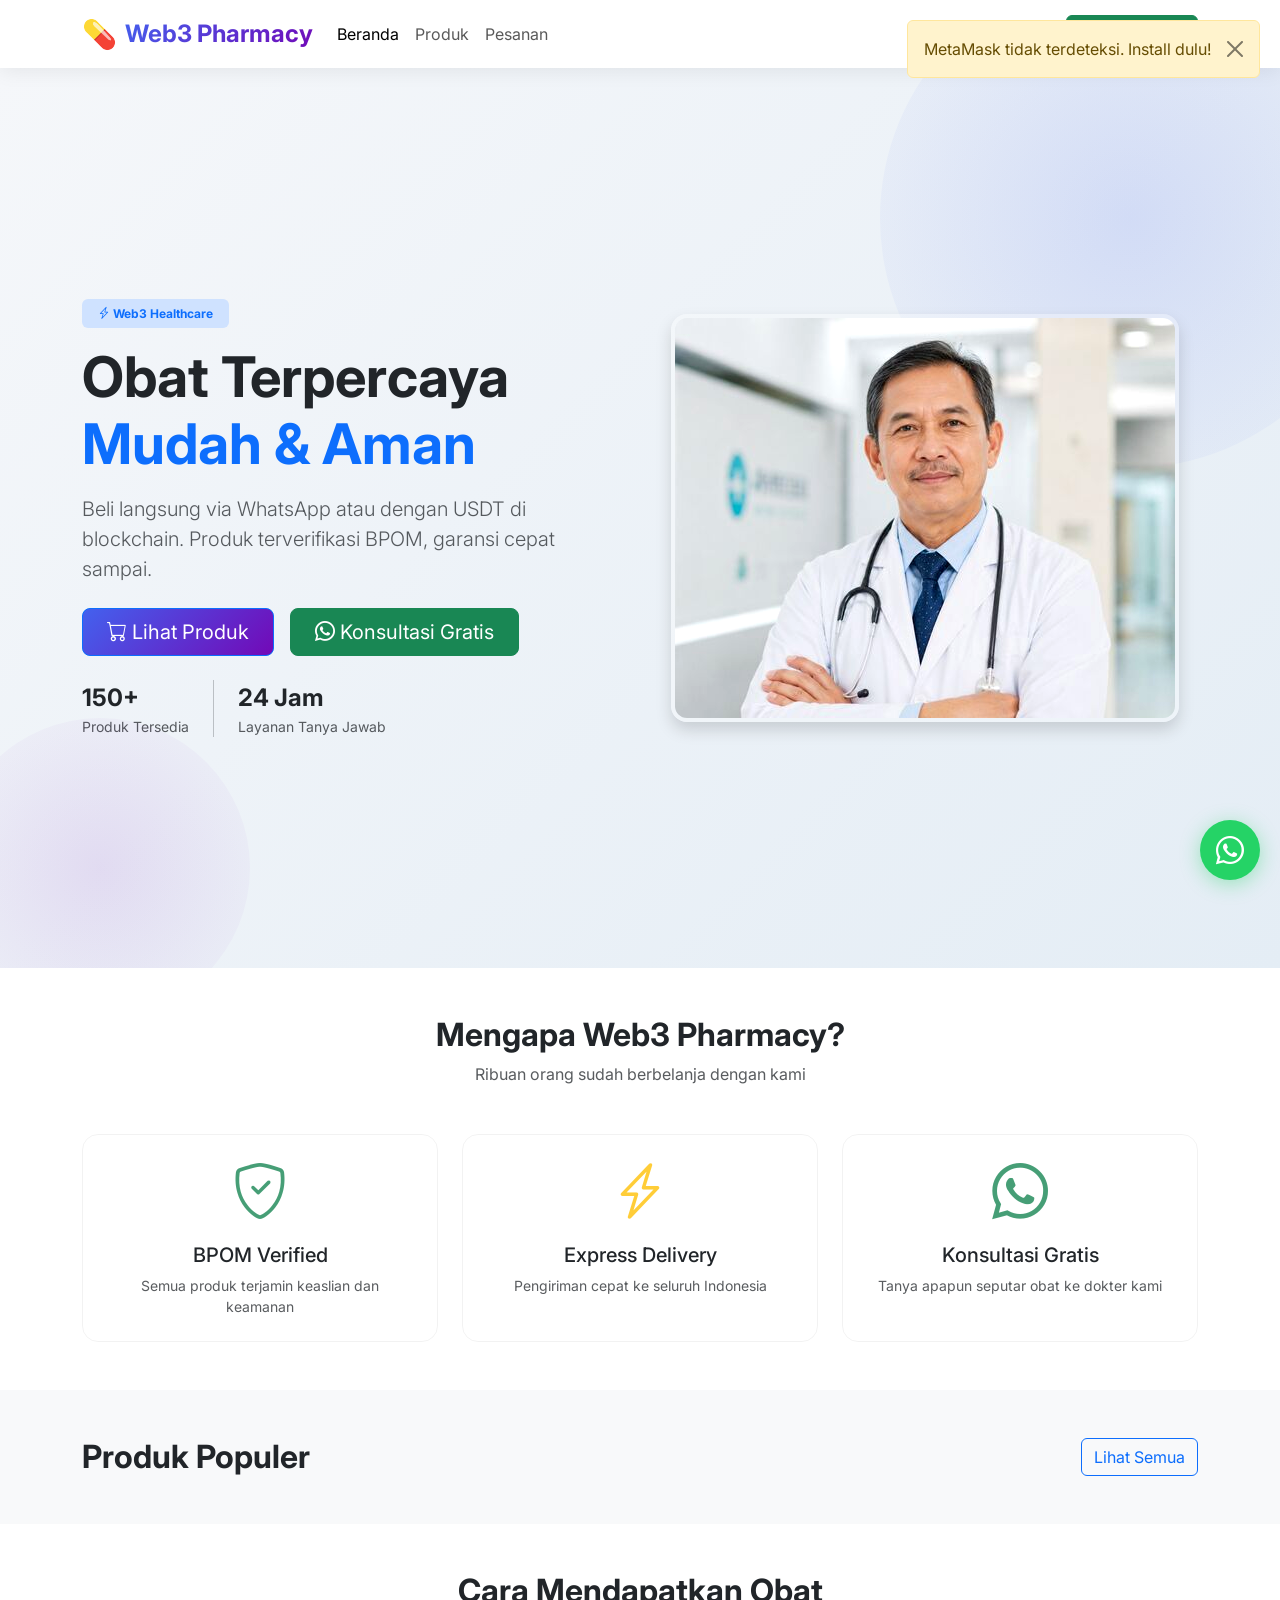
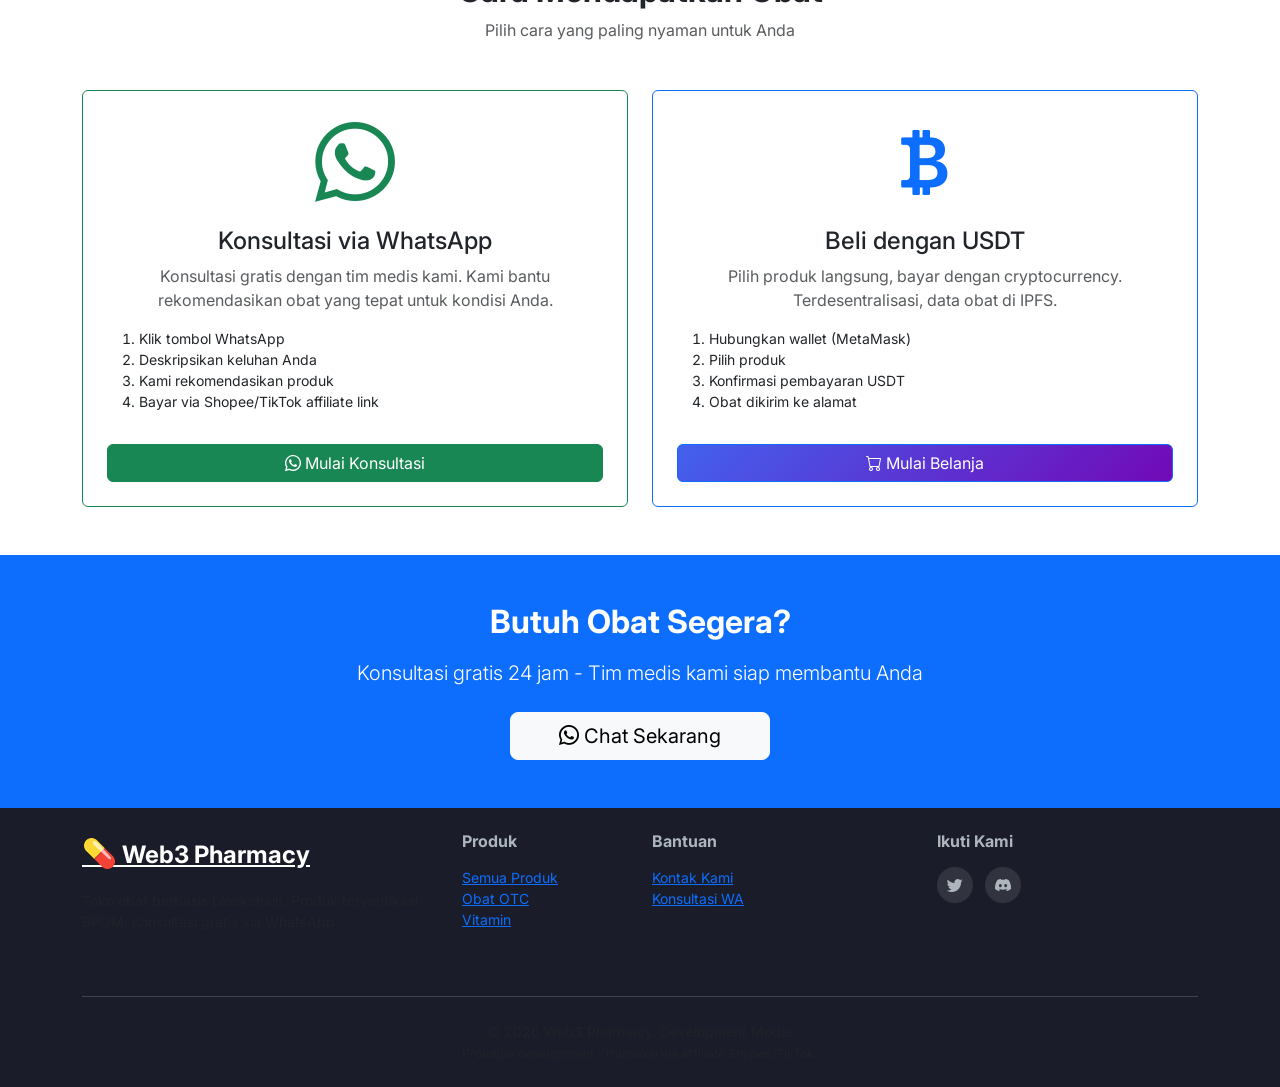
==== commit 2726bd69: "Fixed image path + UI refresh" ====
--- a/index.html
+++ b/index.html
@@ -80,7 +80,7 @@
                     </div>
                 </div>
                 <div class="col-lg-6 d-none d-lg-block text-center">
-                    <img src="images/dokter-beranda.jpg" 
+                    <img src="gambar/dokter-beranda-compressed.jpg" 
                          alt="Dokter Profesional" 
                          class="img-fluid rounded-4 shadow doctor-image">
                 </div>
